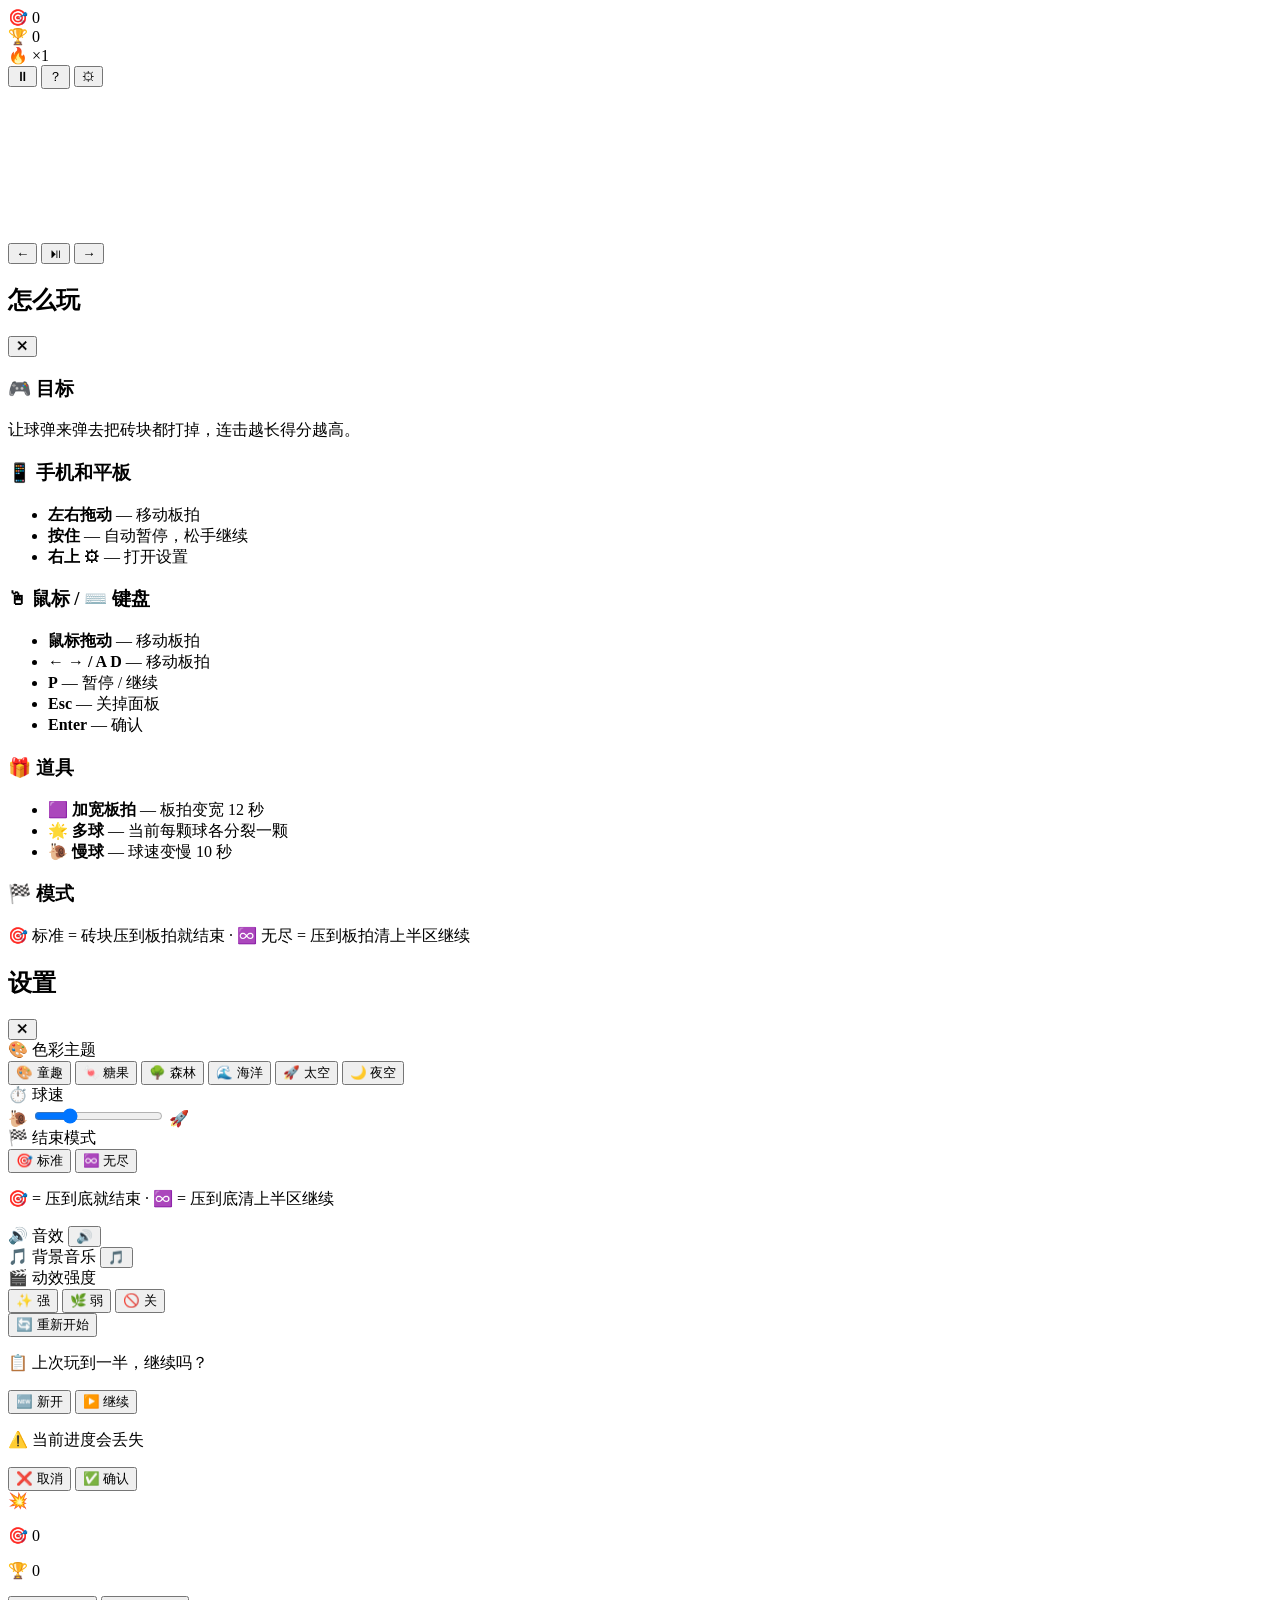
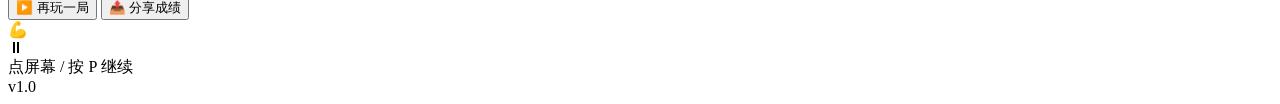
==== games/breakout/index.html @ 0af92a0d "feat(breakout): HTML skeleton with all UI panels" ====
<!DOCTYPE html>
<html lang="zh-CN">
<head>
  <meta charset="UTF-8">
  <meta name="viewport" content="width=device-width, initial-scale=1.0, user-scalable=no, viewport-fit=cover">
  <title>打砖块 · 小游戏乐园</title>
  <link rel="manifest" href="./manifest.json">
  <link rel="icon" type="image/svg+xml" href="./icon.svg">
  <link rel="apple-touch-icon" href="./icon.svg">
  <meta name="theme-color" content="#ff7043">
  <link rel="stylesheet" href="./style.css">
</head>
<body>
  <header id="top-bar">
    <div class="score-block">
      <div title="本局得分"><span class="emoji">🎯</span> <span id="score">0</span></div>
      <div title="最高记录"><span class="emoji">🏆</span> <span id="high-score">0</span></div>
      <div id="combo-block" class="hidden" title="连击"><span class="emoji">🔥</span> ×<span id="combo">1</span></div>
    </div>
    <button id="pause-btn" aria-label="暂停">⏸</button>
    <button id="help-btn" aria-label="帮助">？</button>
    <button id="settings-btn" aria-label="设置">⚙</button>
  </header>

  <main>
    <canvas id="game-canvas"></canvas>
  </main>

  <!-- 桌面方向板（CSS 限定 hover/fine pointer 才显示）-->
  <div id="control-pad" aria-label="方向按键">
    <button id="pad-left" aria-label="左移">←</button>
    <button id="pad-pause" aria-label="暂停切换">⏯</button>
    <button id="pad-right" aria-label="右移">→</button>
  </div>

  <!-- 帮助面板 -->
  <div id="help-panel" class="panel hidden" aria-hidden="true">
    <div class="panel-header">
      <h2>怎么玩</h2>
      <button id="help-close" aria-label="关闭帮助">✕</button>
    </div>

    <div class="help-section">
      <h3>🎮 目标</h3>
      <p>让球弹来弹去把砖块都打掉，连击越长得分越高。</p>
    </div>

    <div class="help-section">
      <h3>📱 手机和平板</h3>
      <ul>
        <li><b>左右拖动</b> — 移动板拍</li>
        <li><b>按住</b> — 自动暂停，松手继续</li>
        <li><b>右上 ⚙</b> — 打开设置</li>
      </ul>
    </div>

    <div class="help-section">
      <h3>🖱 鼠标 / ⌨️ 键盘</h3>
      <ul>
        <li><b>鼠标拖动</b> — 移动板拍</li>
        <li><b>← → / A D</b> — 移动板拍</li>
        <li><b>P</b> — 暂停 / 继续</li>
        <li><b>Esc</b> — 关掉面板</li>
        <li><b>Enter</b> — 确认</li>
      </ul>
    </div>

    <div class="help-section">
      <h3>🎁 道具</h3>
      <ul>
        <li><b>🟪 加宽板拍</b> — 板拍变宽 12 秒</li>
        <li><b>🌟 多球</b> — 当前每颗球各分裂一颗</li>
        <li><b>🐌 慢球</b> — 球速变慢 10 秒</li>
      </ul>
    </div>

    <div class="help-section">
      <h3>🏁 模式</h3>
      <p>🎯 标准 = 砖块压到板拍就结束 · ♾️ 无尽 = 压到板拍清上半区继续</p>
    </div>
  </div>

  <!-- 设置面板 -->
  <div id="settings-panel" class="panel hidden" aria-hidden="true">
    <div class="panel-header">
      <h2>设置</h2>
      <button id="settings-close" aria-label="关闭设置">✕</button>
    </div>
    <div class="setting-row">
      <label>🎨 色彩主题</label>
      <div class="seg seg-wrap" id="theme-seg">
        <button data-val="cheery" class="active">🎨 童趣</button>
        <button data-val="candy">🍬 糖果</button>
        <button data-val="forest">🌳 森林</button>
        <button data-val="ocean">🌊 海洋</button>
        <button data-val="space">🚀 太空</button>
        <button data-val="night">🌙 夜空</button>
      </div>
    </div>
    <div class="setting-row">
      <label>⏱️ 球速</label>
      <div class="slider-row">
        <span>🐌</span>
        <input type="range" id="speed-slider" min="1" max="5" step="1" value="2">
        <span>🚀</span>
      </div>
    </div>
    <div class="setting-row">
      <label>🏁 结束模式</label>
      <div class="seg" id="end-mode-seg">
        <button data-val="standard">🎯 标准</button>
        <button data-val="endless" class="active">♾️ 无尽</button>
      </div>
      <p class="hint">🎯 = 压到底就结束 · ♾️ = 压到底清上半区继续</p>
    </div>
    <div class="setting-row toggle-row">
      <label>🔊 音效</label>
      <button id="sfx-toggle" class="toggle active" data-on="true" aria-label="音效开关">🔊</button>
    </div>
    <div class="setting-row toggle-row">
      <label>🎵 背景音乐</label>
      <button id="bgm-toggle" class="toggle active" data-on="true" aria-label="背景音乐开关">🎵</button>
    </div>
    <div class="setting-row">
      <label>🎬 动效强度</label>
      <div class="seg" id="fx-seg">
        <button data-val="strong" class="active">✨ 强</button>
        <button data-val="mild">🌿 弱</button>
        <button data-val="off">🚫 关</button>
      </div>
    </div>
    <button id="restart-btn" class="primary">🔄 重新开始</button>
  </div>

  <!-- 续玩询问气泡 -->
  <div id="resume-popup" class="popup hidden">
    <p>📋 上次玩到一半，继续吗？</p>
    <div class="popup-buttons">
      <button id="resume-discard">🆕 新开</button>
      <button id="resume-continue" class="primary">▶️ 继续</button>
    </div>
  </div>

  <!-- 重启确认气泡 -->
  <div id="restart-confirm" class="popup hidden">
    <p>⚠️ 当前进度会丢失</p>
    <div class="popup-buttons">
      <button id="restart-cancel">❌ 取消</button>
      <button id="restart-ok" class="primary">✅ 确认</button>
    </div>
  </div>

  <!-- 游戏结束面板 -->
  <div id="gameover-panel" class="panel hidden">
    <div class="gameover-emoji">💥</div>
    <p class="gameover-stat">🎯 <span id="final-score">0</span></p>
    <p class="gameover-stat">🏆 <span id="final-high">0</span></p>
    <button id="replay-btn" class="primary">▶️ 再玩一局</button>
    <button id="share-btn" class="secondary hidden">📤 分享成绩</button>
  </div>

  <!-- 无尽模式清半区浮字 -->
  <div id="encourage-toast" class="toast hidden">💪</div>

  <!-- 持久暂停 overlay -->
  <div id="pause-overlay" class="pause-overlay hidden">
    <div class="pause-icon">⏸</div>
    <div class="pause-hint">点屏幕 / 按 P 继续</div>
  </div>

  <!-- 角落版本号 -->
  <div id="version-tag" class="version-tag">v1.0</div>

  <script type="module" src="./js/main.js"></script>
</body>
</html>
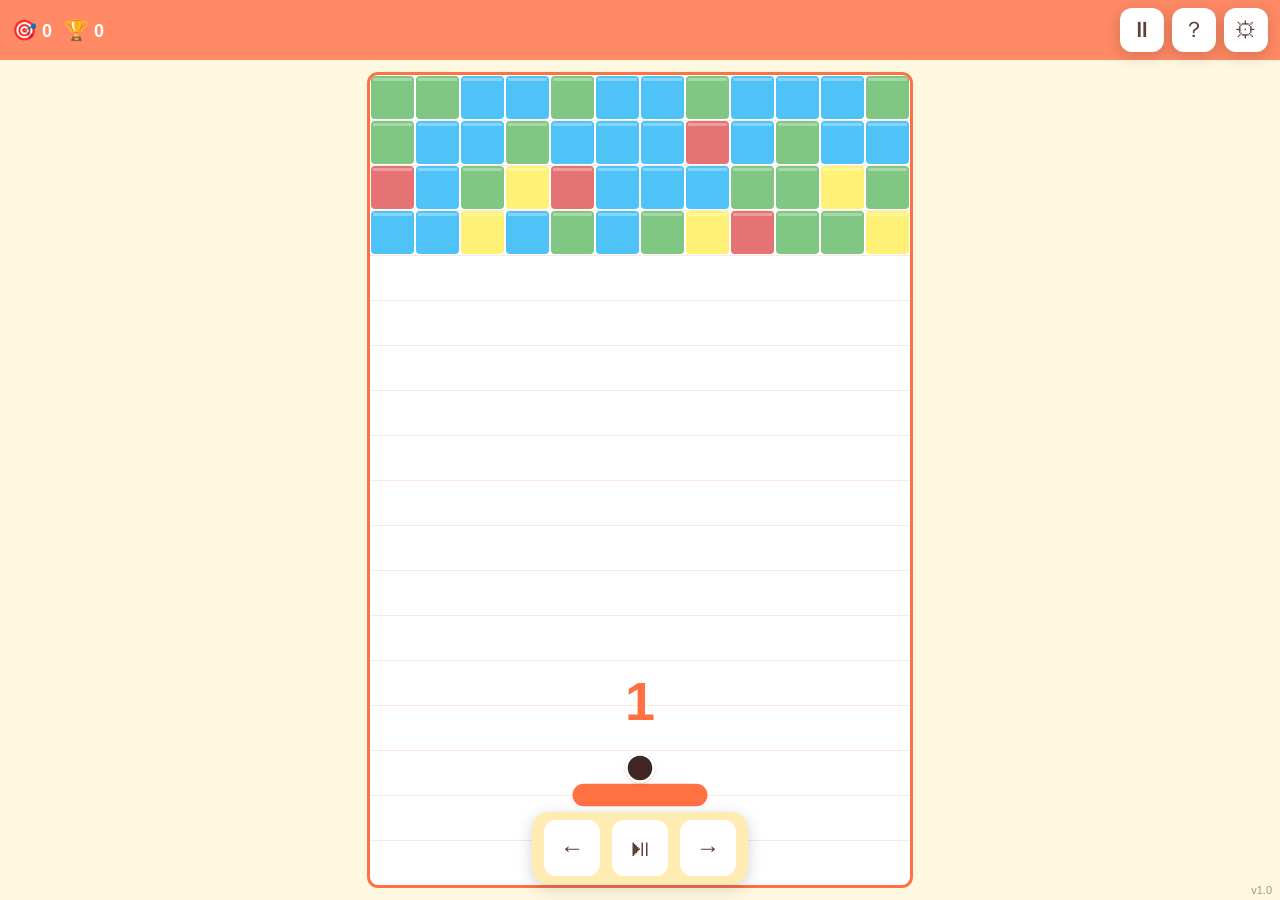
==== commit b008187c: "fix(breakout): 球色高对比 + 按住屏幕不再暂停 问题 1：浅色背景主题（童趣/糖果/森林/海洋）下球的 --ball 是浅白/浅粉/ 浅青，跟背景对比度太低看不清。 - style" ====
--- a/games/breakout/index.html
+++ b/games/breakout/index.html
@@ -48,8 +48,8 @@
     <div class="help-section">
       <h3>📱 手机和平板</h3>
       <ul>
-        <li><b>左右拖动</b> — 移动板拍</li>
-        <li><b>按住</b> — 自动暂停，松手继续</li>
+        <li><b>左右拖动</b> — 移动板拍（按住也不暂停，球继续飞）</li>
+        <li><b>顶栏 ⏸</b> — 暂停 / 继续</li>
         <li><b>右上 ⚙</b> — 打开设置</li>
       </ul>
     </div>
--- a/games/breakout/style.css
+++ b/games/breakout/style.css
@@ -0,0 +1,387 @@
+@import url('../../shared/themes.css');
+
+/* 打砖块专属：砖块 4 色 + 板拍 + 球。每主题各自定。
+ * 球色策略：浅色背景主题用深的对比色，深色背景主题用亮白；render 端再加描边兜底。 */
+:root {
+  --brick-1: #4fc3f7;
+  --brick-2: #81c784;
+  --brick-3: #fff176;
+  --brick-5: #e57373;
+  --paddle: #ff7043;
+  --ball: #3e2723;          /* 童趣浅黄背景：深棕球 */
+  --ball-stroke: #ffffff;
+}
+
+body[data-theme="candy"] {
+  --brick-1: #f8bbd0;
+  --brick-2: #f48fb1;
+  --brick-3: #f06292;
+  --brick-5: #c2185b;
+  --paddle: #ec407a;
+  --ball: #4a148c;          /* 粉背景：深紫球 */
+  --ball-stroke: #ffffff;
+}
+
+body[data-theme="forest"] {
+  --brick-1: #aed581;
+  --brick-2: #81c784;
+  --brick-3: #66bb6a;
+  --brick-5: #2e7d32;
+  --paddle: #43a047;
+  --ball: #1b5e20;          /* 浅绿背景：深绿球 */
+  --ball-stroke: #ffffff;
+}
+
+body[data-theme="ocean"] {
+  --brick-1: #80deea;
+  --brick-2: #4dd0e1;
+  --brick-3: #26c6da;
+  --brick-5: #00838f;
+  --paddle: #00acc1;
+  --ball: #01579b;          /* 浅青背景：深蓝球 */
+  --ball-stroke: #ffffff;
+}
+
+body[data-theme="space"] {
+  --brick-1: #9575cd;
+  --brick-2: #7e57c2;
+  --brick-3: #b388ff;
+  --brick-5: #ff80ab;
+  --paddle: #b388ff;
+  --ball: #ffeb3b;          /* 深紫背景：亮黄球 */
+  --ball-stroke: #311b92;
+}
+
+body[data-theme="night"] {
+  --brick-1: #64b5f6;
+  --brick-2: #4fc3f7;
+  --brick-3: #ffd54f;
+  --brick-5: #ef5350;
+  --paddle: #42a5f5;
+  --ball: #ffeb3b;          /* 深蓝背景：亮黄球 */
+  --ball-stroke: #16213e;
+}
+
+* { box-sizing: border-box; -webkit-tap-highlight-color: transparent; }
+
+html, body {
+  margin: 0;
+  padding: 0;
+  height: 100%;
+  background: var(--bg);
+  color: var(--panel-text);
+  font-family: "PingFang SC", "Microsoft YaHei", sans-serif;
+  overflow: hidden;
+  user-select: none;
+  -webkit-user-select: none;
+  touch-action: none;
+}
+
+body {
+  display: flex;
+  flex-direction: column;
+  padding-top: env(safe-area-inset-top);
+  padding-bottom: env(safe-area-inset-bottom);
+}
+
+#top-bar {
+  display: flex;
+  align-items: center;
+  justify-content: space-between;
+  padding: 8px 12px;
+  background: var(--bg-2);
+  color: var(--text);
+  min-height: 56px;
+  flex-shrink: 0;
+  gap: 8px;
+}
+
+.score-block {
+  display: flex;
+  gap: 12px;
+  flex: 1;
+  font-size: 18px;
+  font-weight: bold;
+  align-items: center;
+}
+
+.score-block .emoji { font-size: 20px; }
+
+.score-block #combo-block { color: #ffeb3b; }
+.score-block #combo-block.hidden { display: none; }
+
+#top-bar button {
+  width: 44px;
+  height: 44px;
+  font-size: 22px;
+  background: var(--button-bg);
+  color: var(--button-bg-text);
+  border: none;
+  border-radius: 12px;
+  cursor: pointer;
+  box-shadow: var(--shadow);
+}
+
+main {
+  flex: 1;
+  display: flex;
+  justify-content: center;
+  align-items: center;
+  padding: 8px;
+  min-height: 0;
+}
+
+#game-canvas {
+  background: var(--canvas-bg);
+  outline: 3px solid var(--canvas-border);
+  outline-offset: 0;
+  border-radius: 8px;
+  max-width: 100%;
+  max-height: 100%;
+}
+
+/* 桌面方向板：只在有鼠标的设备显示 */
+#control-pad {
+  display: none;
+  position: fixed;
+  bottom: 16px;
+  left: 50%;
+  transform: translateX(-50%);
+  gap: 12px;
+  padding: 8px 12px;
+  background: var(--panel-bg);
+  border-radius: 16px;
+  box-shadow: var(--shadow);
+}
+
+#control-pad button {
+  width: 56px;
+  height: 56px;
+  font-size: 24px;
+  background: var(--button-bg);
+  color: var(--button-bg-text);
+  border: none;
+  border-radius: 12px;
+  cursor: pointer;
+}
+
+@media (hover: hover) and (pointer: fine) {
+  #control-pad { display: flex; }
+}
+
+/* 面板通用 */
+.panel {
+  position: fixed;
+  top: 50%;
+  left: 50%;
+  transform: translate(-50%, -50%);
+  background: var(--panel-bg);
+  color: var(--panel-text);
+  padding: 20px;
+  border-radius: 16px;
+  box-shadow: var(--shadow);
+  width: min(440px, 92vw);
+  max-height: 90vh;
+  overflow-y: auto;
+  z-index: 10;
+}
+
+.panel.hidden { display: none; }
+
+.panel-header {
+  display: flex;
+  justify-content: space-between;
+  align-items: center;
+  margin-bottom: 12px;
+}
+
+.panel-header h2 { margin: 0; color: var(--primary-dark); }
+
+.panel-header button {
+  width: 40px;
+  height: 40px;
+  background: transparent;
+  border: none;
+  font-size: 22px;
+  cursor: pointer;
+  color: var(--panel-text);
+}
+
+.help-section { margin-bottom: 12px; }
+.help-section h3 { margin: 0 0 4px; color: var(--primary-dark); font-size: 17px; }
+.help-section p, .help-section ul { margin: 0; padding-left: 20px; line-height: 1.5; }
+
+.setting-row {
+  display: flex;
+  flex-direction: column;
+  margin-bottom: 14px;
+  gap: 6px;
+}
+
+.setting-row label { font-weight: bold; color: var(--primary-dark); }
+.setting-row .hint { font-size: 12px; color: var(--panel-text); opacity: 0.7; margin: 4px 0 0; }
+
+.setting-row.toggle-row { flex-direction: row; align-items: center; justify-content: space-between; }
+
+.seg {
+  display: flex;
+  gap: 6px;
+}
+
+.seg.seg-wrap {
+  flex-wrap: wrap;
+}
+
+.seg button {
+  flex: 1;
+  min-width: 80px;
+  padding: 10px 8px;
+  background: var(--button-bg);
+  color: var(--button-bg-text);
+  border: 2px solid transparent;
+  border-radius: 10px;
+  cursor: pointer;
+  font-size: 15px;
+}
+
+.seg button.active {
+  background: var(--button-active);
+  color: var(--text);
+  border-color: var(--primary-dark);
+}
+
+.slider-row {
+  display: flex;
+  align-items: center;
+  gap: 8px;
+}
+
+.slider-row input[type="range"] {
+  flex: 1;
+  accent-color: var(--primary);
+}
+
+.toggle {
+  width: 56px;
+  height: 36px;
+  background: var(--button-bg);
+  color: var(--button-bg-text);
+  border: 2px solid transparent;
+  border-radius: 18px;
+  cursor: pointer;
+  font-size: 16px;
+}
+
+.toggle.active { background: var(--button-active); color: var(--text); }
+
+button.primary {
+  background: var(--primary);
+  color: var(--text);
+  border: none;
+  border-radius: 12px;
+  padding: 12px 16px;
+  font-size: 16px;
+  font-weight: bold;
+  cursor: pointer;
+  width: 100%;
+  margin-top: 8px;
+}
+
+button.secondary {
+  background: var(--button-bg);
+  color: var(--button-bg-text);
+  border: none;
+  border-radius: 12px;
+  padding: 12px 16px;
+  font-size: 16px;
+  cursor: pointer;
+  width: 100%;
+  margin-top: 8px;
+}
+
+button.secondary.hidden { display: none; }
+
+/* 气泡（resume / restart-confirm） */
+.popup {
+  position: fixed;
+  top: 50%;
+  left: 50%;
+  transform: translate(-50%, -50%);
+  background: var(--panel-bg);
+  color: var(--panel-text);
+  padding: 20px;
+  border-radius: 16px;
+  box-shadow: var(--shadow);
+  z-index: 11;
+  width: min(360px, 88vw);
+  text-align: center;
+}
+
+.popup.hidden { display: none; }
+.popup p { margin: 0 0 12px; font-size: 16px; }
+.popup-buttons { display: flex; gap: 8px; }
+.popup-buttons button {
+  flex: 1;
+  padding: 12px;
+  border: none;
+  border-radius: 10px;
+  background: var(--button-bg);
+  color: var(--button-bg-text);
+  font-size: 15px;
+  cursor: pointer;
+}
+.popup-buttons button.primary { background: var(--primary); color: var(--text); }
+
+/* 游戏结束面板 */
+#gameover-panel { text-align: center; }
+.gameover-emoji { font-size: 64px; margin-bottom: 8px; }
+.gameover-stat { font-size: 24px; margin: 4px 0; }
+
+/* 浮字 toast */
+.toast {
+  position: fixed;
+  top: 30%;
+  left: 50%;
+  transform: translate(-50%, -50%) scale(1);
+  font-size: 80px;
+  pointer-events: none;
+  z-index: 12;
+  animation: toast-pop 1.2s ease-out;
+}
+
+.toast.hidden { display: none; }
+
+@keyframes toast-pop {
+  0%   { opacity: 0; transform: translate(-50%, -50%) scale(0.5); }
+  20%  { opacity: 1; transform: translate(-50%, -50%) scale(1.1); }
+  80%  { opacity: 1; transform: translate(-50%, -50%) scale(1); }
+  100% { opacity: 0; transform: translate(-50%, -100%) scale(1); }
+}
+
+/* 暂停 overlay */
+.pause-overlay {
+  position: fixed;
+  inset: 0;
+  background: rgba(0, 0, 0, 0.55);
+  display: flex;
+  flex-direction: column;
+  justify-content: center;
+  align-items: center;
+  color: #ffffff;
+  z-index: 9;
+}
+
+.pause-overlay.hidden { display: none; }
+.pause-icon { font-size: 96px; }
+.pause-hint { font-size: 16px; margin-top: 12px; }
+
+/* 版本号 */
+.version-tag {
+  position: fixed;
+  bottom: 4px;
+  right: 8px;
+  font-size: 11px;
+  color: var(--panel-text);
+  opacity: 0.5;
+  z-index: 1;
+}
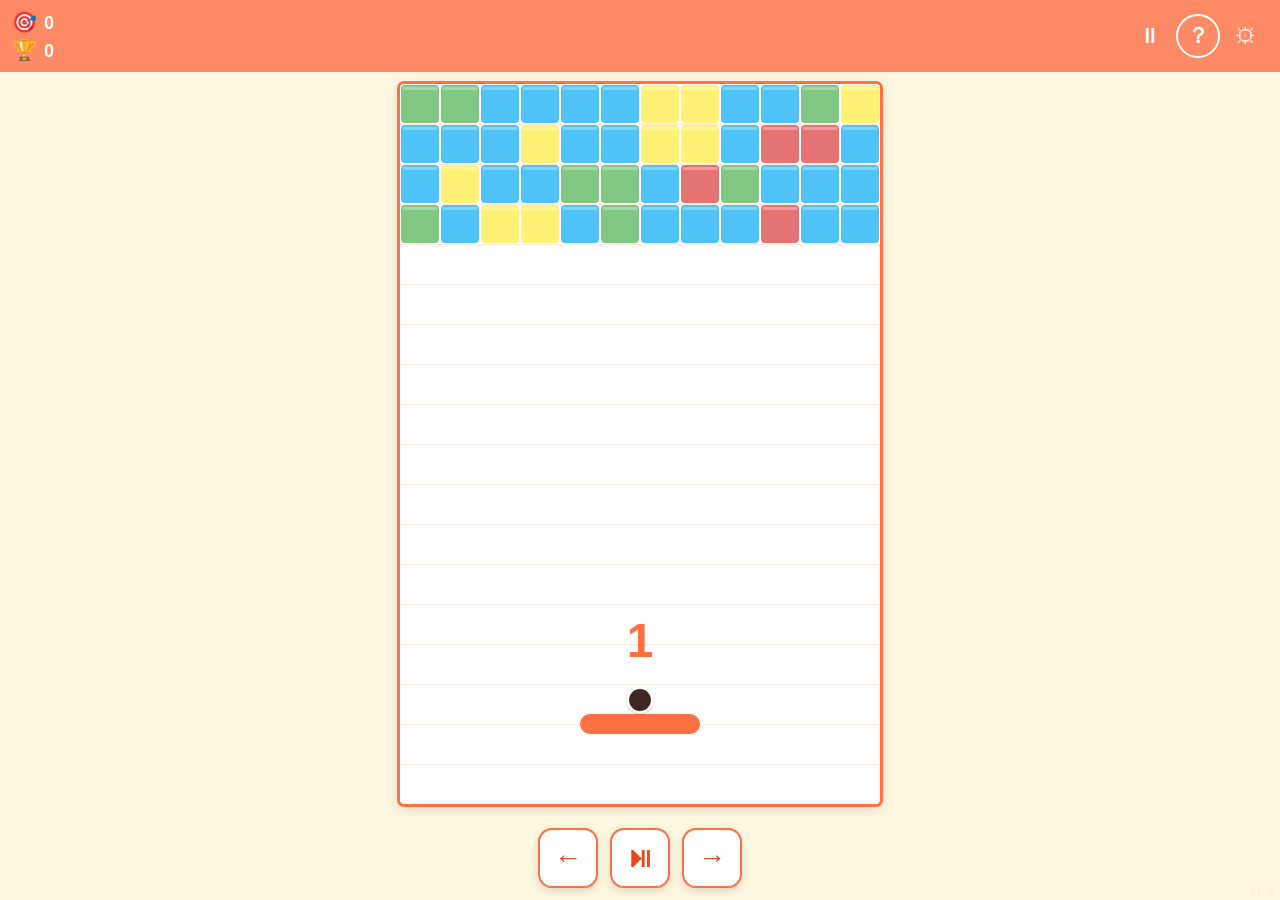
==== commit 8dcf494b: "feat(breakout): 砖块下移速度独立设置，默认改慢 用户反馈"砖块下降还是偏快，能否手动调"。新加一个独立于球速的下移速度 档位，让玩家自己拨节奏：   🐌 慢   = 倍率 0.6（" ====
--- a/games/breakout/index.html
+++ b/games/breakout/index.html
@@ -106,6 +106,15 @@
       </div>
     </div>
     <div class="setting-row">
+      <label>⬇️ 砖块下移</label>
+      <div class="seg" id="descent-rate-seg">
+        <button data-val="slow" class="active">🐌 慢</button>
+        <button data-val="normal">🚶 标准</button>
+        <button data-val="fast">🏃 快</button>
+      </div>
+      <p class="hint">这个独立于球速 · 觉得被压顶太频繁就调慢</p>
+    </div>
+    <div class="setting-row">
       <label>🏁 结束模式</label>
       <div class="seg" id="end-mode-seg">
         <button data-val="standard">🎯 标准</button>
--- a/games/breakout/style.css
+++ b/games/breakout/style.css
@@ -1,7 +1,10 @@
 @import url('../../shared/themes.css');
+@import url('../../shared/ui.css');
 
 /* 打砖块专属：砖块 4 色 + 板拍 + 球。每主题各自定。
- * 球色策略：浅色背景主题用深的对比色，深色背景主题用亮白；render 端再加描边兜底。 */
+ * 球色策略：浅色背景主题用深的对比色，深色背景主题用亮色；
+ * render 端再用 --ball-stroke 加描边兜底。
+ */
 :root {
   --brick-1: #4fc3f7;
   --brick-2: #81c784;
@@ -62,326 +65,24 @@
   --ball-stroke: #16213e;
 }
 
-* { box-sizing: border-box; -webkit-tap-highlight-color: transparent; }
-
-html, body {
-  margin: 0;
-  padding: 0;
-  height: 100%;
-  background: var(--bg);
-  color: var(--panel-text);
-  font-family: "PingFang SC", "Microsoft YaHei", sans-serif;
-  overflow: hidden;
-  user-select: none;
-  -webkit-user-select: none;
-  touch-action: none;
+/* 顶栏 combo 块：本游戏专属（tetris/snake 无 combo） */
+.score-block #combo-block {
+  color: #ffeb3b;
+  margin-left: 12px;
 }
-
-body {
-  display: flex;
-  flex-direction: column;
-  padding-top: env(safe-area-inset-top);
-  padding-bottom: env(safe-area-inset-bottom);
-}
-
-#top-bar {
-  display: flex;
-  align-items: center;
-  justify-content: space-between;
-  padding: 8px 12px;
-  background: var(--bg-2);
-  color: var(--text);
-  min-height: 56px;
-  flex-shrink: 0;
-  gap: 8px;
-}
-
-.score-block {
-  display: flex;
-  gap: 12px;
-  flex: 1;
-  font-size: 18px;
-  font-weight: bold;
-  align-items: center;
-}
-
-.score-block .emoji { font-size: 20px; }
-
-.score-block #combo-block { color: #ffeb3b; }
 .score-block #combo-block.hidden { display: none; }
 
-#top-bar button {
-  width: 44px;
-  height: 44px;
-  font-size: 22px;
-  background: var(--button-bg);
-  color: var(--button-bg-text);
-  border: none;
-  border-radius: 12px;
-  cursor: pointer;
-  box-shadow: var(--shadow);
-}
-
-main {
-  flex: 1;
-  display: flex;
+/* control-pad：3 键 flex（← ⏯ →） */
+#control-pad {
+  display: none;
   justify-content: center;
   align-items: center;
-  padding: 8px;
-  min-height: 0;
-}
-
-#game-canvas {
-  background: var(--canvas-bg);
-  outline: 3px solid var(--canvas-border);
-  outline-offset: 0;
-  border-radius: 8px;
-  max-width: 100%;
-  max-height: 100%;
-}
-
-/* 桌面方向板：只在有鼠标的设备显示 */
-#control-pad {
-  display: none;
-  position: fixed;
-  bottom: 16px;
-  left: 50%;
-  transform: translateX(-50%);
   gap: 12px;
-  padding: 8px 12px;
-  background: var(--panel-bg);
-  border-radius: 16px;
-  box-shadow: var(--shadow);
-}
-
-#control-pad button {
-  width: 56px;
-  height: 56px;
-  font-size: 24px;
-  background: var(--button-bg);
-  color: var(--button-bg-text);
-  border: none;
-  border-radius: 12px;
-  cursor: pointer;
+  padding: 12px 16px;
+  background: var(--bg);
+  flex-shrink: 0;
 }
 
 @media (hover: hover) and (pointer: fine) {
   #control-pad { display: flex; }
 }
-
-/* 面板通用 */
-.panel {
-  position: fixed;
-  top: 50%;
-  left: 50%;
-  transform: translate(-50%, -50%);
-  background: var(--panel-bg);
-  color: var(--panel-text);
-  padding: 20px;
-  border-radius: 16px;
-  box-shadow: var(--shadow);
-  width: min(440px, 92vw);
-  max-height: 90vh;
-  overflow-y: auto;
-  z-index: 10;
-}
-
-.panel.hidden { display: none; }
-
-.panel-header {
-  display: flex;
-  justify-content: space-between;
-  align-items: center;
-  margin-bottom: 12px;
-}
-
-.panel-header h2 { margin: 0; color: var(--primary-dark); }
-
-.panel-header button {
-  width: 40px;
-  height: 40px;
-  background: transparent;
-  border: none;
-  font-size: 22px;
-  cursor: pointer;
-  color: var(--panel-text);
-}
-
-.help-section { margin-bottom: 12px; }
-.help-section h3 { margin: 0 0 4px; color: var(--primary-dark); font-size: 17px; }
-.help-section p, .help-section ul { margin: 0; padding-left: 20px; line-height: 1.5; }
-
-.setting-row {
-  display: flex;
-  flex-direction: column;
-  margin-bottom: 14px;
-  gap: 6px;
-}
-
-.setting-row label { font-weight: bold; color: var(--primary-dark); }
-.setting-row .hint { font-size: 12px; color: var(--panel-text); opacity: 0.7; margin: 4px 0 0; }
-
-.setting-row.toggle-row { flex-direction: row; align-items: center; justify-content: space-between; }
-
-.seg {
-  display: flex;
-  gap: 6px;
-}
-
-.seg.seg-wrap {
-  flex-wrap: wrap;
-}
-
-.seg button {
-  flex: 1;
-  min-width: 80px;
-  padding: 10px 8px;
-  background: var(--button-bg);
-  color: var(--button-bg-text);
-  border: 2px solid transparent;
-  border-radius: 10px;
-  cursor: pointer;
-  font-size: 15px;
-}
-
-.seg button.active {
-  background: var(--button-active);
-  color: var(--text);
-  border-color: var(--primary-dark);
-}
-
-.slider-row {
-  display: flex;
-  align-items: center;
-  gap: 8px;
-}
-
-.slider-row input[type="range"] {
-  flex: 1;
-  accent-color: var(--primary);
-}
-
-.toggle {
-  width: 56px;
-  height: 36px;
-  background: var(--button-bg);
-  color: var(--button-bg-text);
-  border: 2px solid transparent;
-  border-radius: 18px;
-  cursor: pointer;
-  font-size: 16px;
-}
-
-.toggle.active { background: var(--button-active); color: var(--text); }
-
-button.primary {
-  background: var(--primary);
-  color: var(--text);
-  border: none;
-  border-radius: 12px;
-  padding: 12px 16px;
-  font-size: 16px;
-  font-weight: bold;
-  cursor: pointer;
-  width: 100%;
-  margin-top: 8px;
-}
-
-button.secondary {
-  background: var(--button-bg);
-  color: var(--button-bg-text);
-  border: none;
-  border-radius: 12px;
-  padding: 12px 16px;
-  font-size: 16px;
-  cursor: pointer;
-  width: 100%;
-  margin-top: 8px;
-}
-
-button.secondary.hidden { display: none; }
-
-/* 气泡（resume / restart-confirm） */
-.popup {
-  position: fixed;
-  top: 50%;
-  left: 50%;
-  transform: translate(-50%, -50%);
-  background: var(--panel-bg);
-  color: var(--panel-text);
-  padding: 20px;
-  border-radius: 16px;
-  box-shadow: var(--shadow);
-  z-index: 11;
-  width: min(360px, 88vw);
-  text-align: center;
-}
-
-.popup.hidden { display: none; }
-.popup p { margin: 0 0 12px; font-size: 16px; }
-.popup-buttons { display: flex; gap: 8px; }
-.popup-buttons button {
-  flex: 1;
-  padding: 12px;
-  border: none;
-  border-radius: 10px;
-  background: var(--button-bg);
-  color: var(--button-bg-text);
-  font-size: 15px;
-  cursor: pointer;
-}
-.popup-buttons button.primary { background: var(--primary); color: var(--text); }
-
-/* 游戏结束面板 */
-#gameover-panel { text-align: center; }
-.gameover-emoji { font-size: 64px; margin-bottom: 8px; }
-.gameover-stat { font-size: 24px; margin: 4px 0; }
-
-/* 浮字 toast */
-.toast {
-  position: fixed;
-  top: 30%;
-  left: 50%;
-  transform: translate(-50%, -50%) scale(1);
-  font-size: 80px;
-  pointer-events: none;
-  z-index: 12;
-  animation: toast-pop 1.2s ease-out;
-}
-
-.toast.hidden { display: none; }
-
-@keyframes toast-pop {
-  0%   { opacity: 0; transform: translate(-50%, -50%) scale(0.5); }
-  20%  { opacity: 1; transform: translate(-50%, -50%) scale(1.1); }
-  80%  { opacity: 1; transform: translate(-50%, -50%) scale(1); }
-  100% { opacity: 0; transform: translate(-50%, -100%) scale(1); }
-}
-
-/* 暂停 overlay */
-.pause-overlay {
-  position: fixed;
-  inset: 0;
-  background: rgba(0, 0, 0, 0.55);
-  display: flex;
-  flex-direction: column;
-  justify-content: center;
-  align-items: center;
-  color: #ffffff;
-  z-index: 9;
-}
-
-.pause-overlay.hidden { display: none; }
-.pause-icon { font-size: 96px; }
-.pause-hint { font-size: 16px; margin-top: 12px; }
-
-/* 版本号 */
-.version-tag {
-  position: fixed;
-  bottom: 4px;
-  right: 8px;
-  font-size: 11px;
-  color: var(--panel-text);
-  opacity: 0.5;
-  z-index: 1;
-}
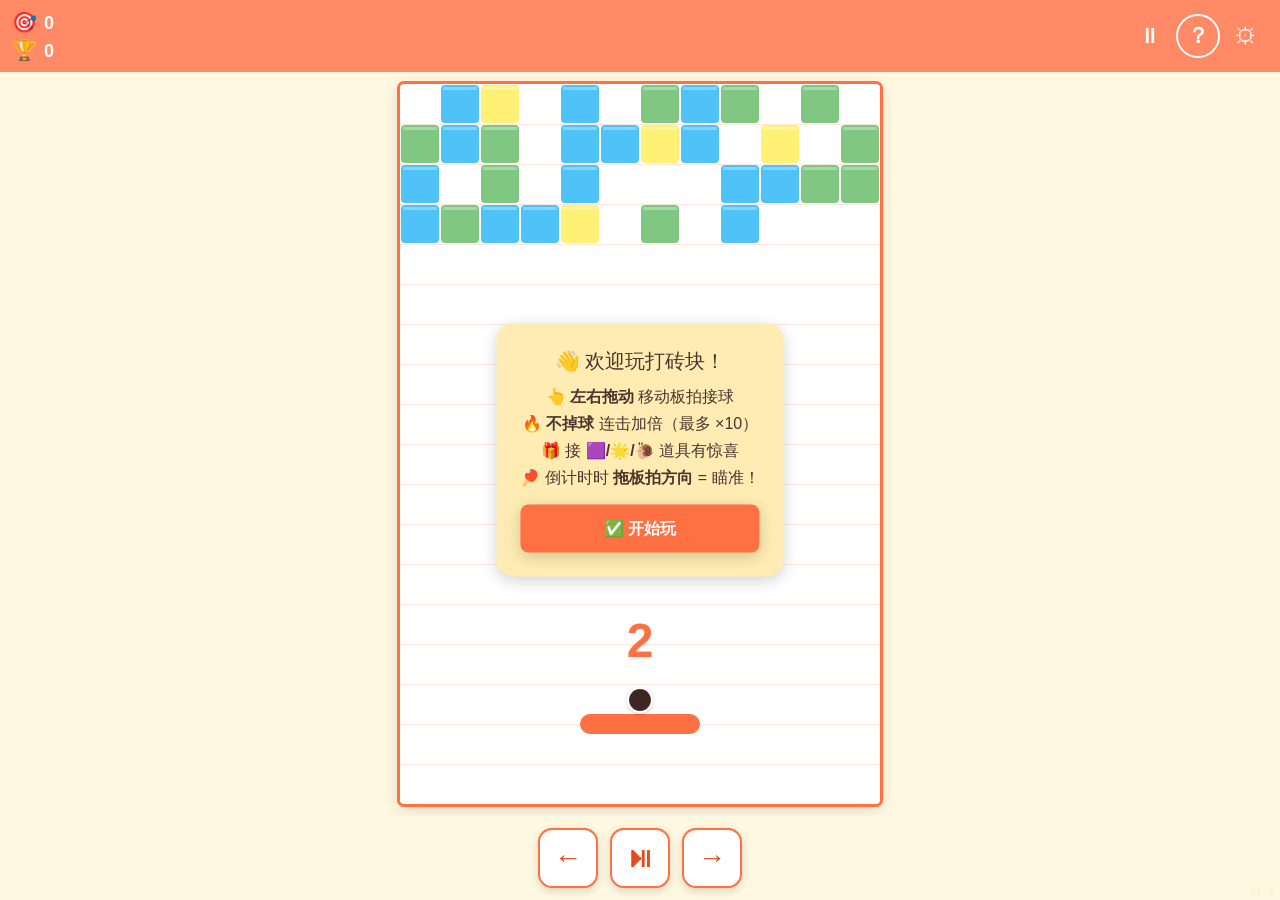
==== commit 0ed21bad: "feat(breakout): P4 UX — combo 视觉升级 + 首次引导 + 发球前瞄准 #10 combo 视觉升级：   - ×5-7：黄色脉动（comboPulse 0.6s eas" ====
--- a/games/breakout/index.html
+++ b/games/breakout/index.html
@@ -49,6 +49,7 @@
       <h3>📱 手机和平板</h3>
       <ul>
         <li><b>左右拖动</b> — 移动板拍（按住也不暂停，球继续飞）</li>
+        <li><b>倒计时时拖板拍</b> — 偏离起点的方向 = 球发射方向（虚线箭头预览）</li>
         <li><b>顶栏 ⏸</b> — 暂停 / 继续</li>
         <li><b>右上 ⚙</b> — 打开设置</li>
       </ul>
@@ -141,6 +142,18 @@
     <button id="restart-btn" class="primary">🔄 重新开始</button>
   </div>
 
+  <!-- 新手引导气泡（一次性） -->
+  <div id="tutorial-popup" class="popup hidden">
+    <p style="font-size: 20px; margin: 0 0 12px;">👋 欢迎玩打砖块！</p>
+    <p style="margin: 0 0 6px;">👆 <b>左右拖动</b> 移动板拍接球</p>
+    <p style="margin: 0 0 6px;">🔥 <b>不掉球</b> 连击加倍（最多 ×10）</p>
+    <p style="margin: 0 0 6px;">🎁 接 <b>🟪/🌟/🐌</b> 道具有惊喜</p>
+    <p style="margin: 0 0 16px;">🏓 倒计时时 <b>拖板拍方向</b> = 瞄准！</p>
+    <div class="popup-buttons">
+      <button id="tutorial-ok" class="primary">✅ 开始玩</button>
+    </div>
+  </div>
+
   <!-- 续玩询问气泡 -->
   <div id="resume-popup" class="popup hidden">
     <p>📋 上次玩到一半，继续吗？</p>
--- a/games/breakout/style.css
+++ b/games/breakout/style.css
@@ -69,8 +69,50 @@
 .score-block #combo-block {
   color: #ffeb3b;
   margin-left: 12px;
+  display: inline-flex;
+  align-items: center;
+  transition: transform 0.15s ease;
 }
 .score-block #combo-block.hidden { display: none; }
+
+/* combo ×5-7：脉动黄色 */
+.score-block #combo-block.combo-mid {
+  animation: comboPulse 0.6s ease-in-out infinite;
+}
+
+/* combo ×8-9：彩虹色 + 稍大 */
+.score-block #combo-block.combo-high {
+  animation: comboPulse 0.4s ease-in-out infinite, comboRainbow 1.2s linear infinite;
+  font-size: 1.15em;
+}
+
+/* combo ×10：最大档，更快彩虹 + 更大 + drop-shadow */
+.score-block #combo-block.combo-max {
+  animation: comboShake 0.25s linear infinite, comboRainbow 0.8s linear infinite;
+  font-size: 1.25em;
+  text-shadow: 0 0 8px rgba(255, 235, 59, 0.9);
+}
+
+@keyframes comboPulse {
+  0%, 100% { transform: scale(1); }
+  50%      { transform: scale(1.15); }
+}
+
+@keyframes comboRainbow {
+  0%   { color: #ffeb3b; }
+  20%  { color: #ff7043; }
+  40%  { color: #e91e63; }
+  60%  { color: #9c27b0; }
+  80%  { color: #2196f3; }
+  100% { color: #ffeb3b; }
+}
+
+@keyframes comboShake {
+  0%, 100% { transform: scale(1.25) translate(0, 0); }
+  25%      { transform: scale(1.3) translate(-2px, 1px); }
+  50%      { transform: scale(1.25) translate(2px, -1px); }
+  75%      { transform: scale(1.3) translate(-1px, 2px); }
+}
 
 /* control-pad：3 键 flex（← ⏯ →） */
 #control-pad {
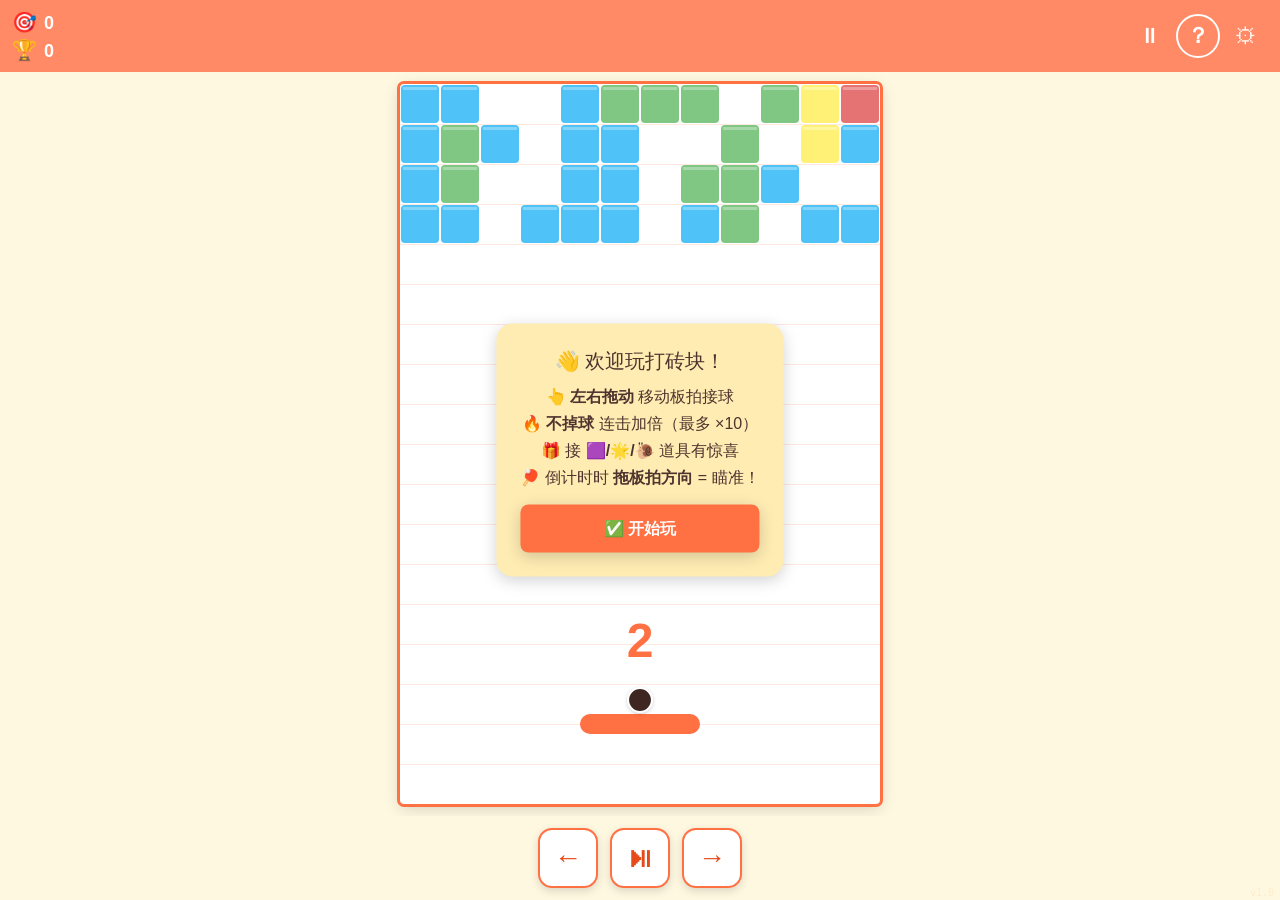
==== commit 1cd0a7a9: "refactor(games): 移除游戏内全局设置 UI，统一到主菜单 3 个游戏的设置面板都删掉了主题 / 音效 / 音乐 / 动效 4 个全局 选项（HTML 行 + settings.js " ====
--- a/games/breakout/index.html
+++ b/games/breakout/index.html
@@ -88,17 +88,6 @@
       <button id="settings-close" aria-label="关闭设置">✕</button>
     </div>
     <div class="setting-row">
-      <label>🎨 色彩主题</label>
-      <div class="seg seg-wrap" id="theme-seg">
-        <button data-val="cheery" class="active">🎨 童趣</button>
-        <button data-val="candy">🍬 糖果</button>
-        <button data-val="forest">🌳 森林</button>
-        <button data-val="ocean">🌊 海洋</button>
-        <button data-val="space">🚀 太空</button>
-        <button data-val="night">🌙 夜空</button>
-      </div>
-    </div>
-    <div class="setting-row">
       <label>⏱️ 球速</label>
       <div class="slider-row">
         <span>🐌</span>
@@ -123,22 +112,7 @@
       </div>
       <p class="hint">🎯 = 压到底就结束 · ♾️ = 压到底清上半区继续</p>
     </div>
-    <div class="setting-row toggle-row">
-      <label>🔊 音效</label>
-      <button id="sfx-toggle" class="toggle active" data-on="true" aria-label="音效开关">🔊</button>
-    </div>
-    <div class="setting-row toggle-row">
-      <label>🎵 背景音乐</label>
-      <button id="bgm-toggle" class="toggle active" data-on="true" aria-label="背景音乐开关">🎵</button>
-    </div>
-    <div class="setting-row">
-      <label>🎬 动效强度</label>
-      <div class="seg" id="fx-seg">
-        <button data-val="strong" class="active">✨ 强</button>
-        <button data-val="mild">🌿 弱</button>
-        <button data-val="off">🚫 关</button>
-      </div>
-    </div>
+    <p class="hint">🎨 主题 / 🔊 音效 / 🎵 音乐 / 🎬 动效请在主菜单 ⚙️ 里设置</p>
     <button id="restart-btn" class="primary">🔄 重新开始</button>
   </div>
 
--- a/games/breakout/style.css
+++ b/games/breakout/style.css
@@ -15,41 +15,45 @@
   --ball-stroke: #ffffff;
 }
 
+/* 单色系主题里，brick-3 (黄/2击) 和 brick-5 (红/3击) 改用 accent 色让玩家
+ * 一眼看出"高价值砖"。Brick-1/2 仍跟主题同色系（都是 1 击碎，差异不重要）。
+ */
+
 body[data-theme="candy"] {
-  --brick-1: #f8bbd0;
-  --brick-2: #f48fb1;
-  --brick-3: #f06292;
-  --brick-5: #c2185b;
+  --brick-1: #f8bbd0;       /* 浅粉 */
+  --brick-2: #f06292;       /* 玫红 */
+  --brick-3: #ffb74d;       /* 暖橙（跳出粉色系）*/
+  --brick-5: #c62828;       /* 深红（VIP）*/
   --paddle: #ec407a;
   --ball: #4a148c;          /* 粉背景：深紫球 */
   --ball-stroke: #ffffff;
 }
 
 body[data-theme="forest"] {
-  --brick-1: #aed581;
-  --brick-2: #81c784;
-  --brick-3: #66bb6a;
-  --brick-5: #2e7d32;
+  --brick-1: #aed581;       /* 浅绿 */
+  --brick-2: #66bb6a;       /* 中绿 */
+  --brick-3: #ffeb3b;       /* 鲜黄（跳出绿色系）*/
+  --brick-5: #d84315;       /* 橙红（VIP）*/
   --paddle: #43a047;
   --ball: #1b5e20;          /* 浅绿背景：深绿球 */
   --ball-stroke: #ffffff;
 }
 
 body[data-theme="ocean"] {
-  --brick-1: #80deea;
-  --brick-2: #4dd0e1;
-  --brick-3: #26c6da;
-  --brick-5: #00838f;
+  --brick-1: #80deea;       /* 浅青 */
+  --brick-2: #26c6da;       /* 中青 */
+  --brick-3: #ffd54f;       /* 黄（跳出青色系）*/
+  --brick-5: #ff5722;       /* 橘红（VIP）*/
   --paddle: #00acc1;
   --ball: #01579b;          /* 浅青背景：深蓝球 */
   --ball-stroke: #ffffff;
 }
 
 body[data-theme="space"] {
-  --brick-1: #9575cd;
-  --brick-2: #7e57c2;
-  --brick-3: #b388ff;
-  --brick-5: #ff80ab;
+  --brick-1: #9575cd;       /* 浅紫 */
+  --brick-2: #b388ff;       /* 亮紫 */
+  --brick-3: #ffd600;       /* 金（深紫底大对比）*/
+  --brick-5: #ff1744;       /* 鲜红（VIP）*/
   --paddle: #b388ff;
   --ball: #ffeb3b;          /* 深紫背景：亮黄球 */
   --ball-stroke: #311b92;
